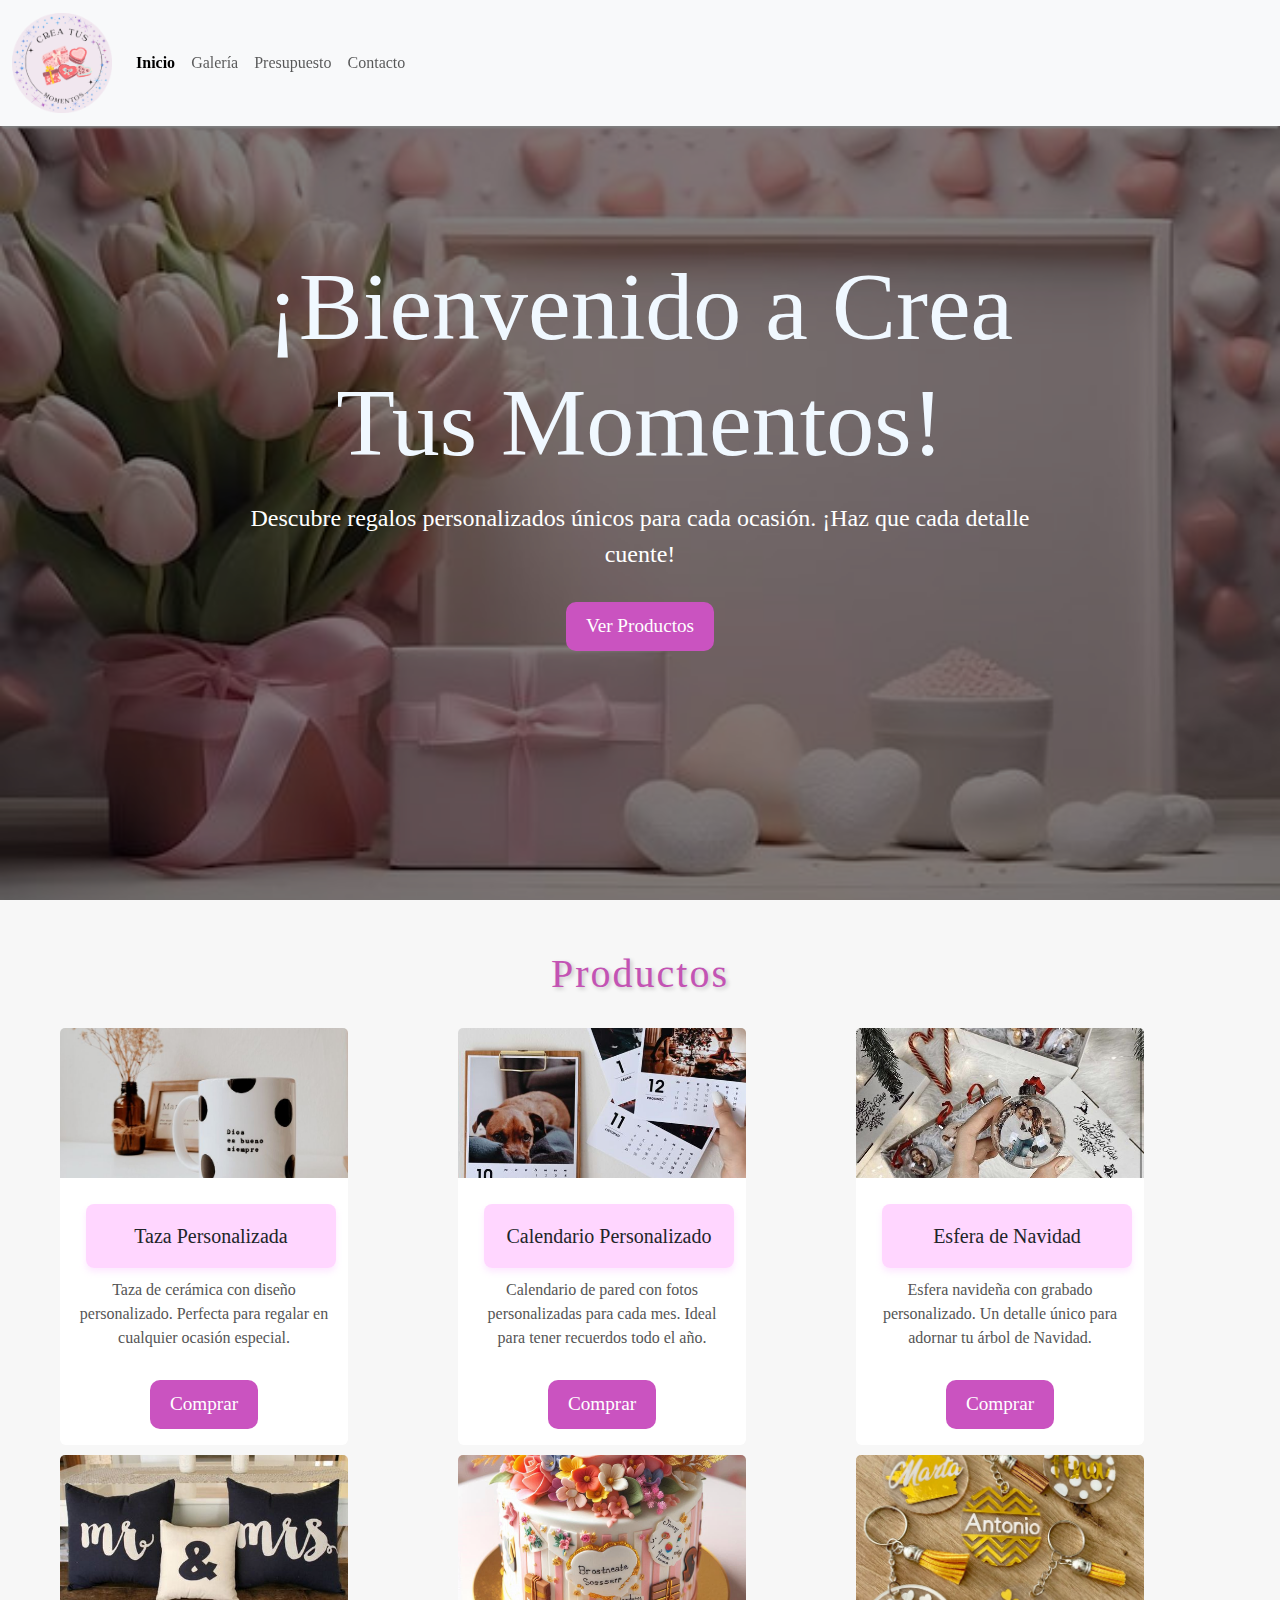
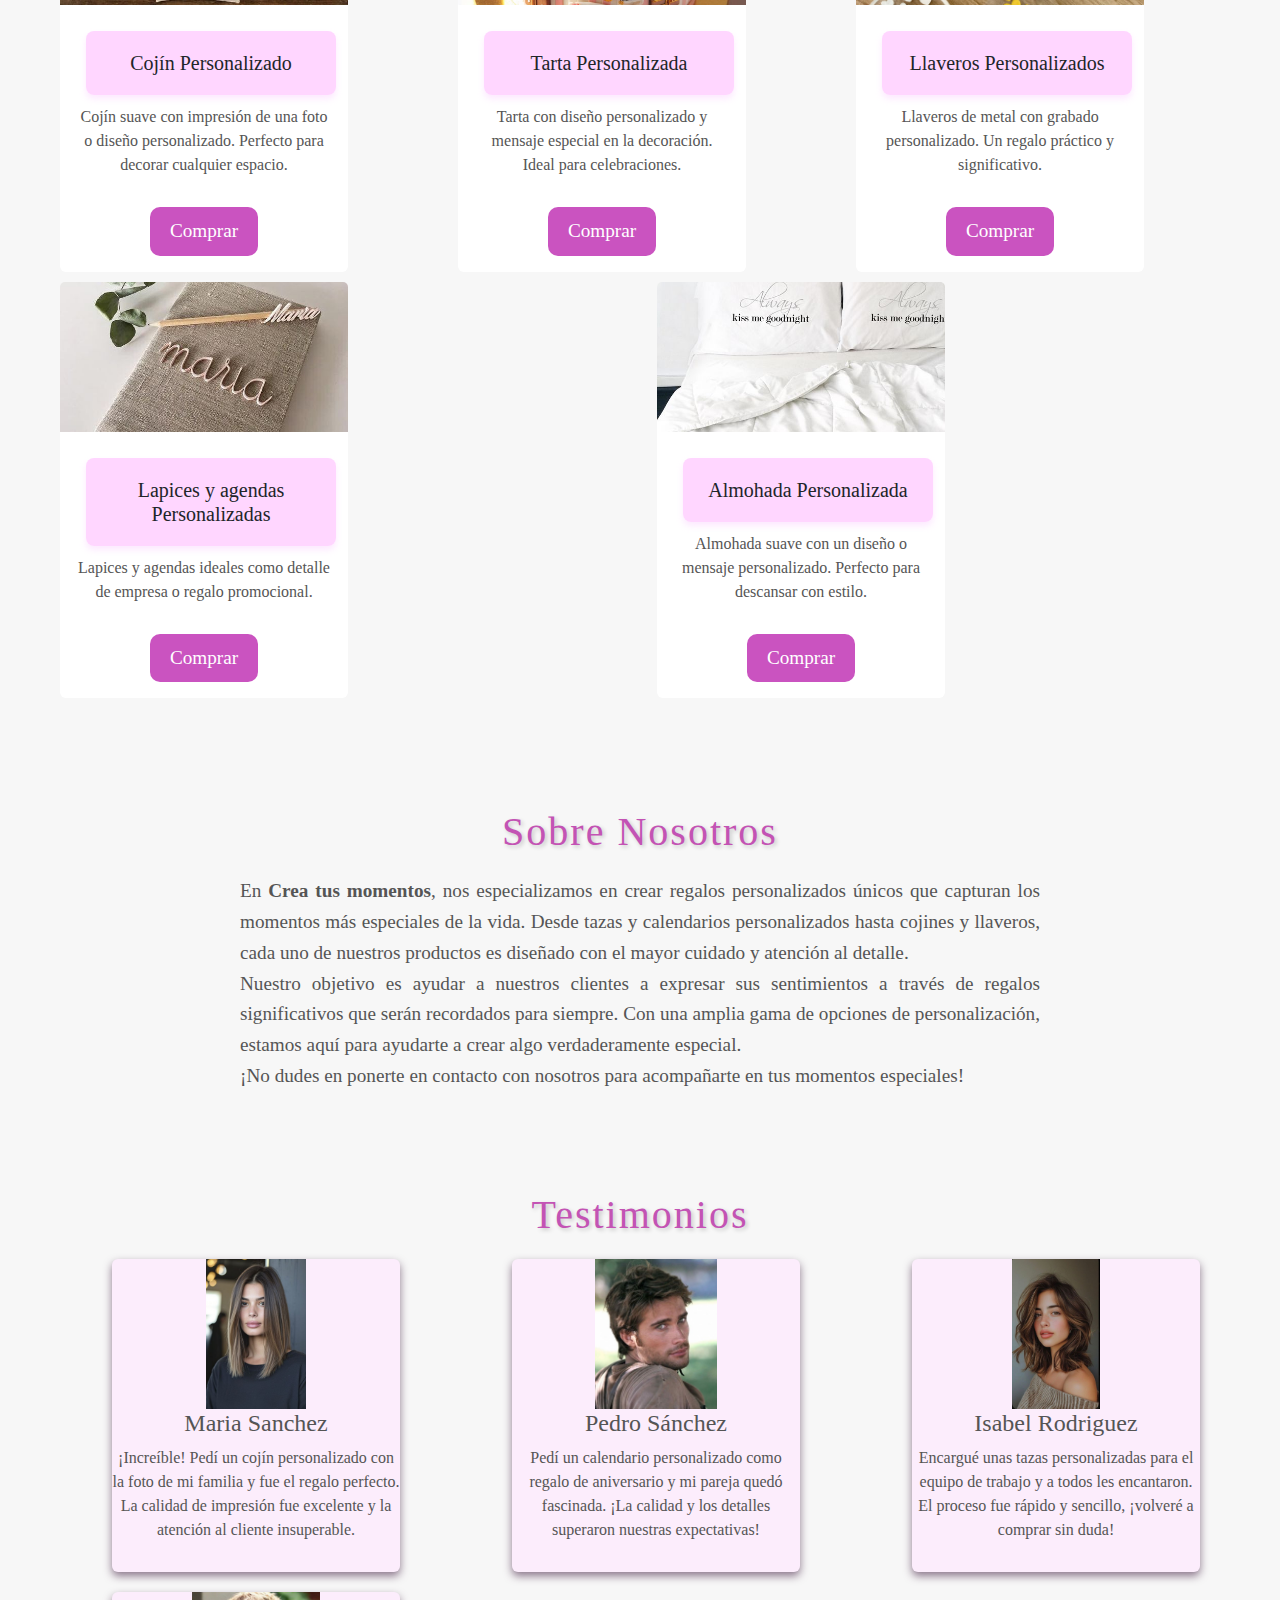
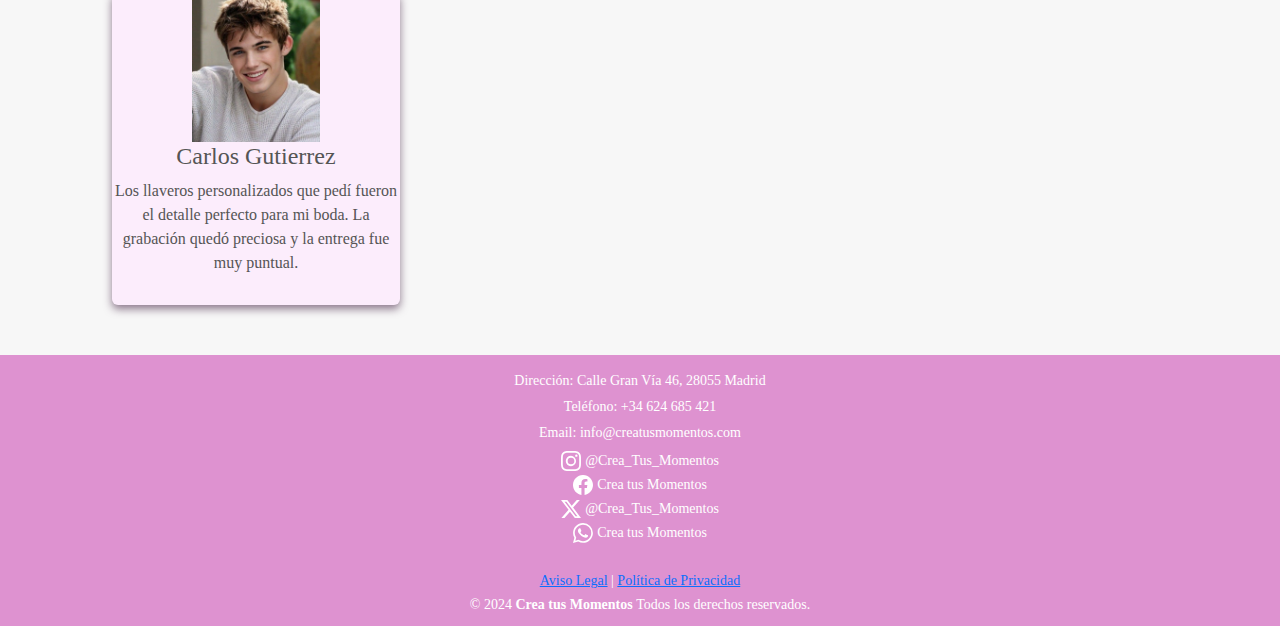
==== index.html @ 2897a94c "commit inicial" ====
<!DOCTYPE html>
   <html lang="en">
    <head>
        <meta charset="UTF-8">
        <meta name="viewport" content="width=device-width, initial-scale=1.0">
        <title>Crea tus momentos</title>
        <link href="https://cdn.jsdelivr.net/npm/bootstrap@5.3.3/dist/css/bootstrap.min.css" rel="stylesheet"
        integrity="sha384-QWTKZyjpPEjISv5WaRU9OFeRpok6YctnYmDr5pNlyT2bRjXh0JMhjY6hW+ALEwIH" crossorigin="anonymous">
        <link rel="stylesheet" href="public/css/estilos.css">
    </head>
    <body>
        
        <!--El siguiente div define un contenedor preparado para albergar una barra de navegación, 
        esté div puede ser manipulado a través de Javascript-->
        <div id="navbar" class="nav">
        </div>

        <!--Primera seccion-->
        <div class="banner">
            <div class="overlay"></div>
            <div class="content">
                <h1>¡Bienvenido a Crea Tus Momentos!</h1>
                <p>Descubre regalos personalizados únicos para cada ocasión. ¡Haz que cada detalle cuente!</p>
                <a href="#productos" class="btn">Ver Productos</a>
            </div>
        </div>

        <!--Seccion dedicada a la presentación de los productos que se venden en la pagina web-->
        <section id="productos" class="sectionPadding">
            <h2 class="text-center">Productos</h2>
            <div>
                <div class="Contenedor">
                    <div class="row" id="noticiasContainer">
                    </div>
                </div>
            </div>
        </section>

        <!--Seccion Sobre nosotros-->
        <section id="about-us">
            <h2 class="text-center">Sobre Nosotros</h2>
            <p>
                En <strong>Crea tus momentos</strong>, nos especializamos en crear regalos personalizados únicos que
                capturan los momentos más especiales de la vida. Desde tazas y calendarios personalizados hasta cojines y
                llaveros, cada uno de nuestros productos es diseñado con el mayor cuidado y atención al detalle.
            </p>
            <p>
                Nuestro objetivo es ayudar a nuestros clientes a expresar sus sentimientos a través de regalos
                significativos que serán recordados para siempre. Con una amplia gama de opciones de personalización,
                estamos aquí para ayudarte a crear algo verdaderamente especial.
                <br>
                ¡No dudes en ponerte en contacto con nosotros para acompañarte en tus momentos especiales!
                <br>
            </p>
        </section>

        <!--Seccion de Testimonios-->
        <section id="clientes" class="sectionPadding">
            <h3 class="text-center">Testimonios</h3>
            <div>
                <div class="Contenedor">
                    <div class="row" id="testimoniosContainer">
                    </div>
                </div>
            </div>
        </section>

        <!---Se define un div que alberga el footer, es manipulado a través de un archivo de Javascript-->
        <div id="footer"></div>

        <!--Se agregan los enlaces de Bootstrap y Javascript necesarios para llamar a las funcionalidades de la pagina-->
        <script src="https://cdn.jsdelivr.net/npm/bootstrap@5.3.3/dist/js/bootstrap.bundle.min.js"
        integrity="sha384-YvpcrYf0tY3lHB60NNkmXc5s9fDVZLESaAA55NDzOxhy9GkcIdslK1eN7N6jIeHz"
        crossorigin="anonymous"></script>
        <script src="public/javascript/utils.js"> </script>
        <script src="public/javascript/navbarUtil.js"> </script>
        <script src="public/javascript/footer.js"></script>
    </body>
</html>
---- public/css/estilos.css ----
body, html {
    margin: 0;
    padding: 0;
    font-family: 'Times New Roman', Times, serif;
    height: 100%;
    background-color: #f7f7f7;
}

.banner {
    background-image: url(../imagenes/portada3.jpg); 
    background-size: cover;
    background-position: center;
    height: 100vh;
    display: flex;
    justify-content: center;
    align-items: center;
    color: white;
    text-align: center;
    position: relative;
    z-index: 1;
}

.overlay {
    position: absolute;
    top: 0;
    left: 0;
    right: 0;
    bottom: 0;
    background-color: rgba(0, 0, 0, 0.5);
}

.content {
    position: relative;
    z-index: 2;
    max-width: 800px;
}

h1 {
    font-family:'Times New Roman', Times, serif;
    font-size: 6em;
    margin-bottom: 20px;
    color:aliceblue;
}

p {
    font-size: 1.5em;
    margin-bottom: 30px;
}

.btn {
    padding: 15px 30px;
    font-size: 1.2em;
    color: white;
    background-color: #ca53c0;
    border: none;
    border-radius: 5px;
    text-decoration: none;
    cursor: pointer;
    transition: background-color 0.3s;
    text-align: center;
    border-radius: 10px; /* Redondear bordes */
    padding: 10px 20px; /* Ajustar padding */
    font-size: 1.2rem; /* Ajustar tamaño de texto */
}

.btn-secondary {
    background-color: #63144b;
    border: none;
    border-radius: 5px;
    text-decoration: none;
    cursor: pointer;
    transition: background-color 0.3s;
    text-align: center;
}

.btn:hover {
    background-color: #a23e93;
}

/*Estilos para el navbar*/

.navbar-fixed {
    position: fixed;
    top: 0;
    width: 100%;
    z-index: 1000; /* Para que la barra esté por encima de otros elementos */
    box-shadow: 0px 4px 2px -2px gray; /* Añadir una sombra para hacerla destacada */
}

.nav-link.active {
    font-weight: bold;
}


/*Estilos para los titulos*/

.text-center {
    color: #c353b4; /* Color rosa */
    font-size: 2.5rem; /* Tamaño de fuente grande */
    font-family:'Times New Roman', Times, serif;
    letter-spacing: 2px; /* Espaciado entre letras */
    margin-bottom: 20px; /* Espacio debajo del título */
    text-shadow: 2px 2px 4px rgba(0, 0, 0, 0.2); /* Sombra suave del texto */
}

/*Estilos para los Productos*/

#noticiasContainer {
    display: flex;
    flex-wrap: wrap;
    gap: 10px; /* Ajusta el espacio entre las imágenes */
    margin-top: 10px;
    border-radius: 50px;
    padding: 10px; /* Puedes combinar todos los paddings en una sola línea */
    text-align: center;
}

.card-tittle {
    background-color: hsla(300, 100%, 91%, 0.887);
    padding: 20px;
    margin: 10px;
    border-radius: 8px;
    width: 250px;
    text-align: center;
    box-shadow: 0px 4px 6px rgba(250, 194, 255, 0.367);
    justify-content: center;
    text-align: center;
    margin: 0 - 10px;
}

.card-img-top {
    justify-content: center;
    height: 150px; /* Establece una altura fija para las imágenes */
    object-fit: cover; /* Asegura que la imagen mantenga proporción dentro del contenedor */
}

.card-text {
    font-size: 1rem;
    color: #555;
}

/* Estilos básicos para la sección "About Us" */
#about-us {
    background-color: #f7f7f7;
    padding: 50px 20px;
    text-align: justify;
}

#about-us h2 {
    font-size: 2.5rem;
    text-align: center;
    margin-bottom: 20px;
}

#about-us p {
    font-size: 1.2rem;
    color: #555;
    line-height: 1.6;
    max-width: 800px;
    margin: 0 auto;
}

/*Estilos de los Testimonios*/

#testimoniosContainer {
    display: flex;
    justify-content: center; /* Alinea las imágenes al centro */
    gap: 20px; /* Espacio entre las imágenes */
    width: 100%; /* El ancho del contenedor ocupa el 100% */
    height: auto; /* Elimina la altura fija */
    margin-left: 50px;
}

.custom-card {
    justify-content: center;
    align-items: center;
    background-color: #fcedfc; /* Cambia el color de fondo de la tarjeta */
    box-shadow: 0 4px 8px rgba(82, 50, 81, 0.652); /* Sombra para las tarjetas */
}

.custom-img {
    justify-content: center;
    height: 150px; /* Establece una altura fija para las imágenes */
    object-fit: cover; /* Asegura que la imagen mantenga proporción dentro del contenedor */
}

.custom-card-body {
    margin-left: 10;
    justify-items: center;
}

.custom-title {
    text-align: center;
    font-size: 1.5rem; /* Ajusta el tamaño de la fuente */
    color: #555; /* Color del título */
}

.custom-text {
    text-align: center;
    font-size: 1rem; /* Tamaño de la fuente del texto */
    color:#555; /* Color del texto */
}

.sectionPadding {
    padding: 50px;
}

/*Estilos para las imagenes de la pagina de Galeria*/

.galeria-img {

    box-shadow: 0 4px 8px rgba(0, 0, 0, 0.1); /* Sombra ligera */
    width: 286px; /* Establece un ancho fijo */
    height: 300px; /* Establece una altura fija */
    object-fit: cover; /* Ajusta la imagen para que se recorte y se ajuste bien dentro de su contenedor */
}

/*Estilos para la clase card*/

.card {
    border: none;
}

/*Estilos para el presupuesto*/

.error {
    color: red;
    font-size: 12px;
}

.espacioEntreElementosDelPresupuesto {
    margin-bottom: 35px;
}

.presupuestoFinal {
    border: none;
}

.presupuestoFinal:focus {
    outline: none;
}

/*Estilos para el mapa*/

.estilosCalcularRuta {
    padding-top: 20px;
}

/*Estilos para el Footer*/
.footer {
    background-color:rgb(222, 146, 208);
    color: white;
    text-align: center;
    padding: 20px;
}

.social-link {
    text-decoration: none;
    color: inherit; /* Para que mantenga el color de la pagina*/
}

.social-link:hover {
    text-decoration: underline; /* Solo subrayar cuando el cursor pase encima */
}
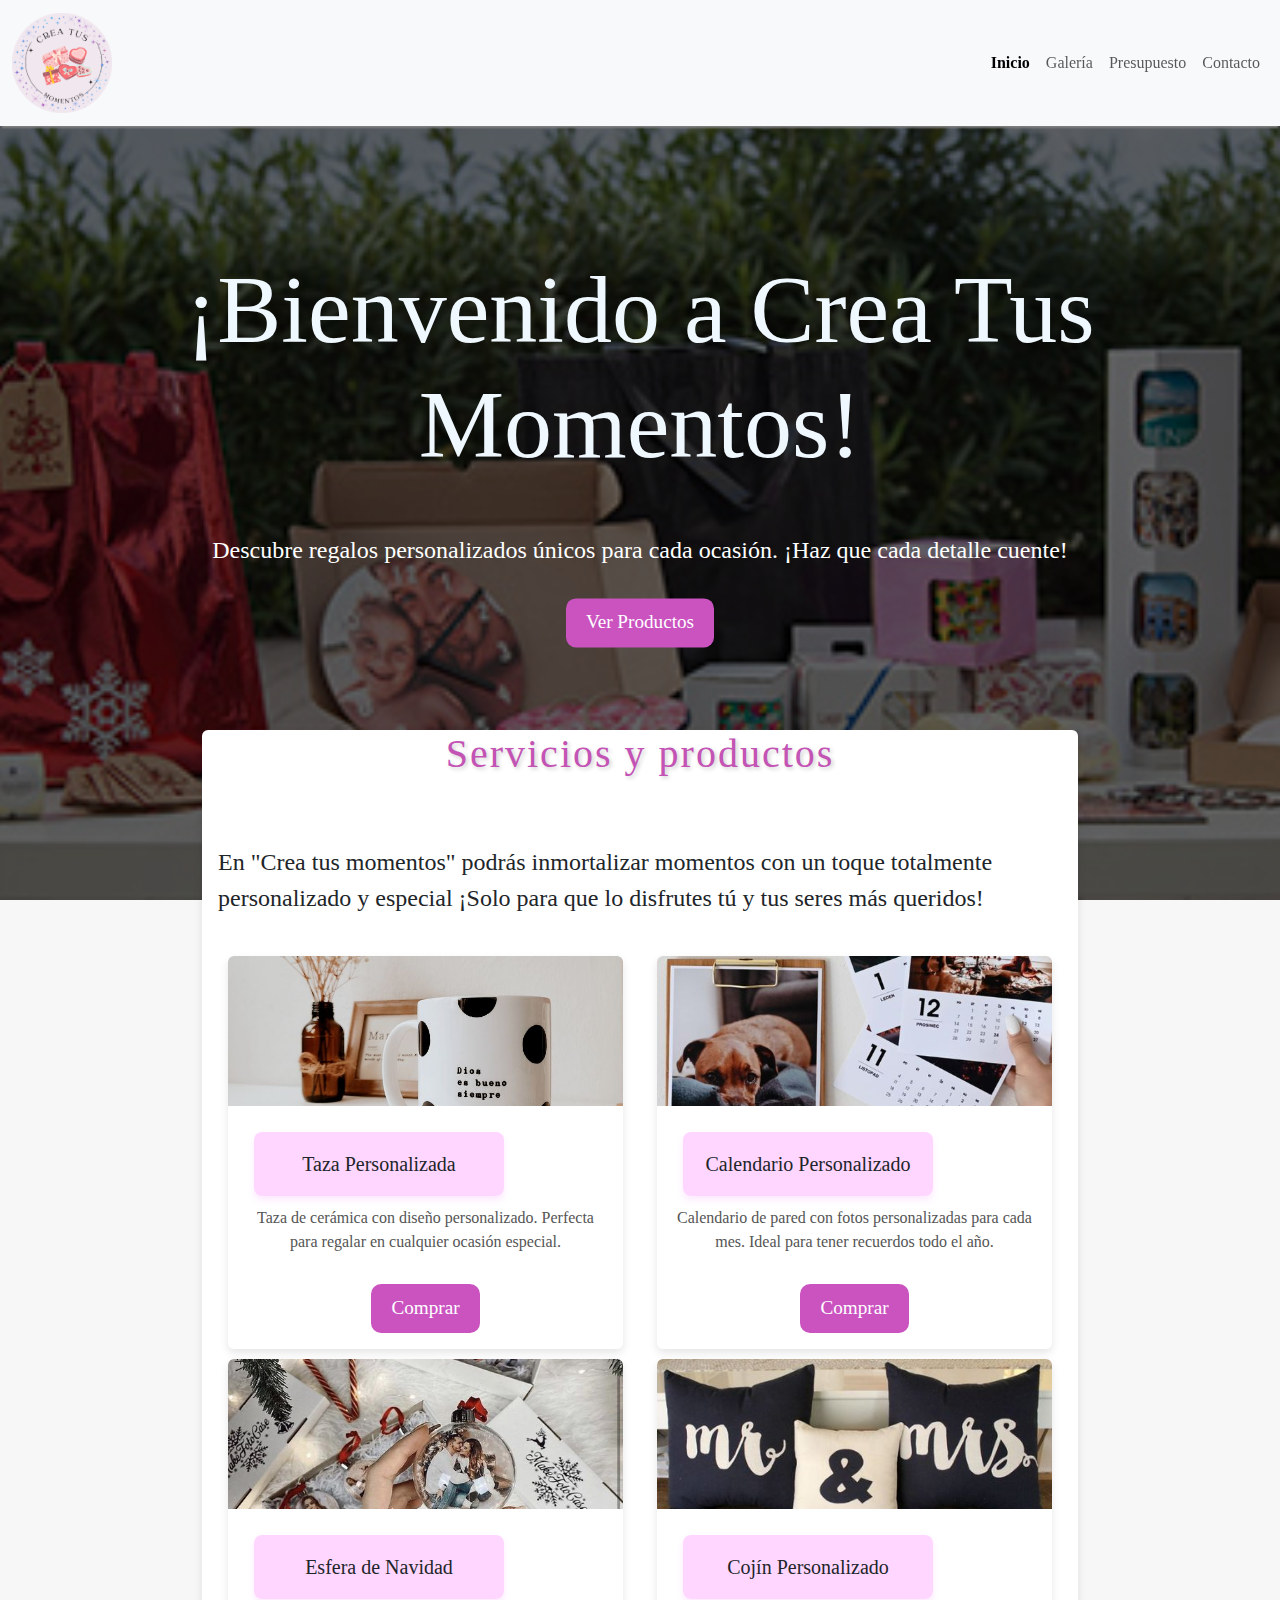
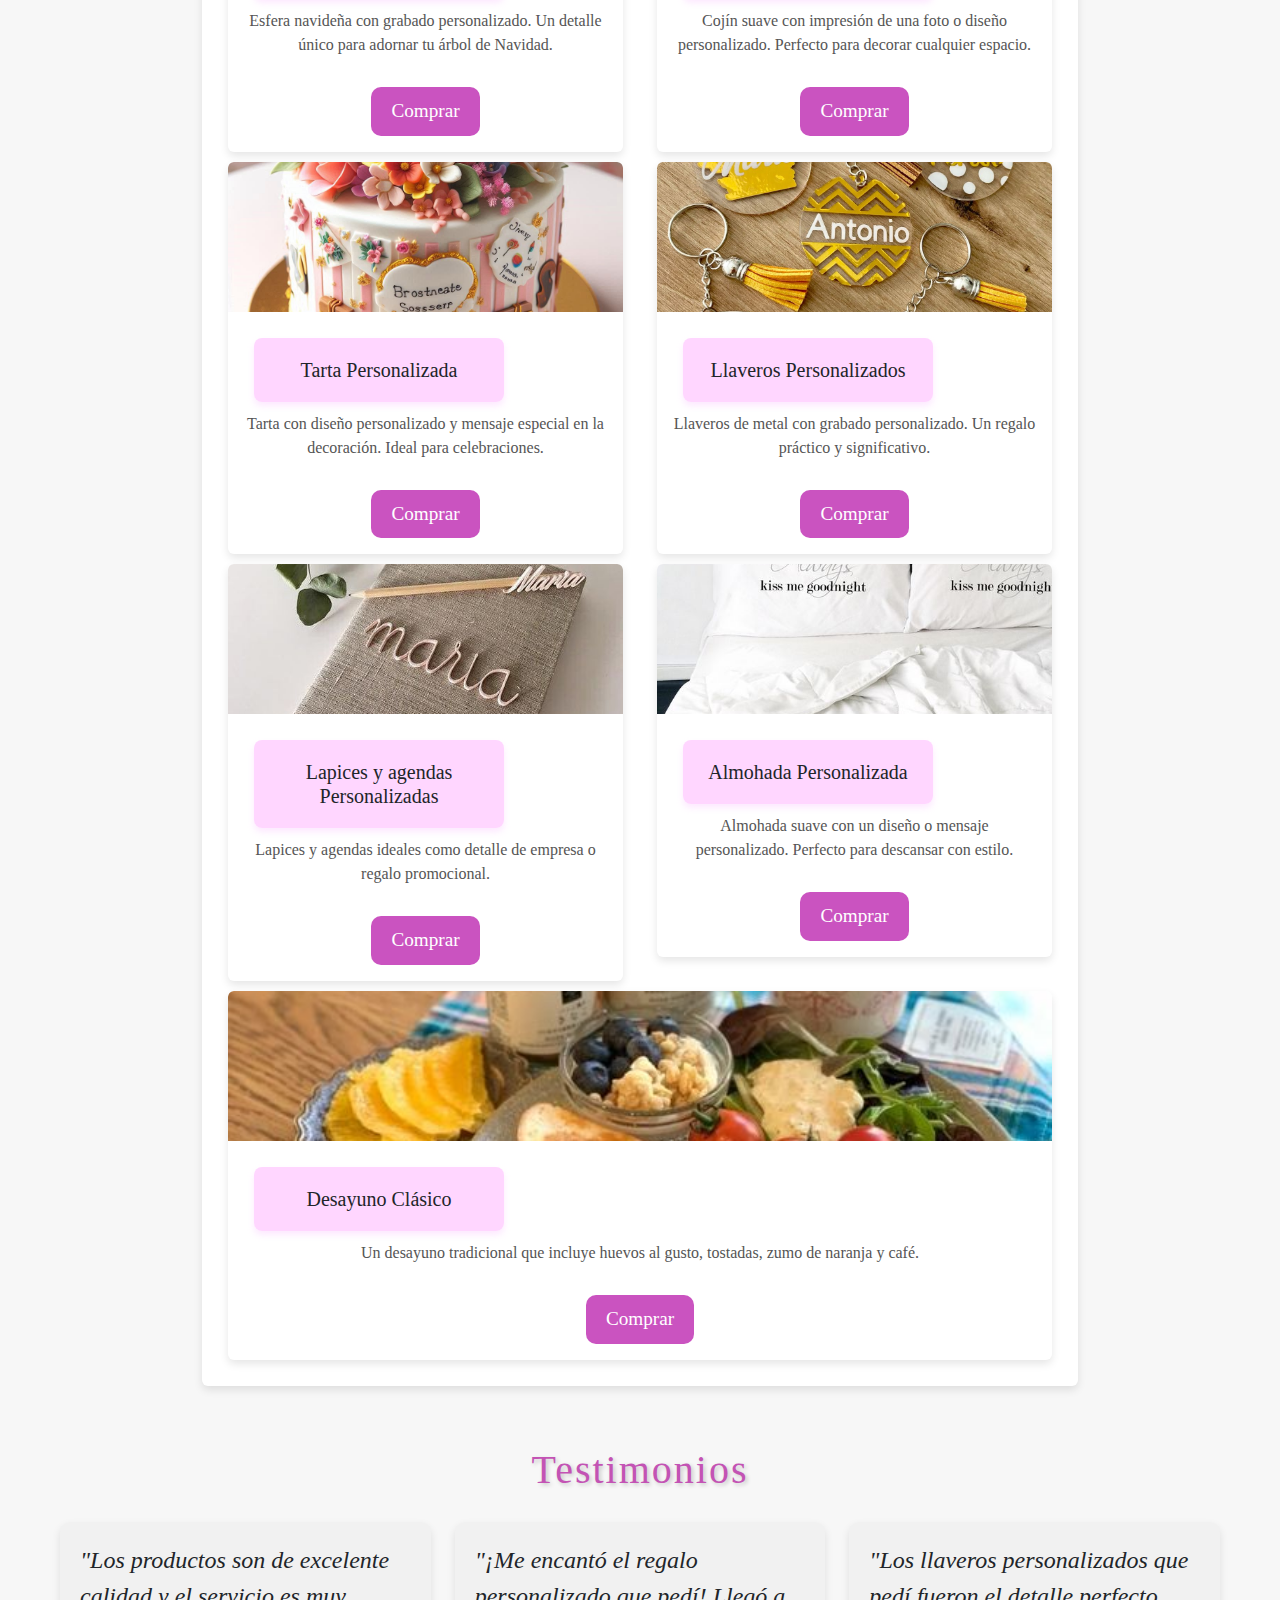
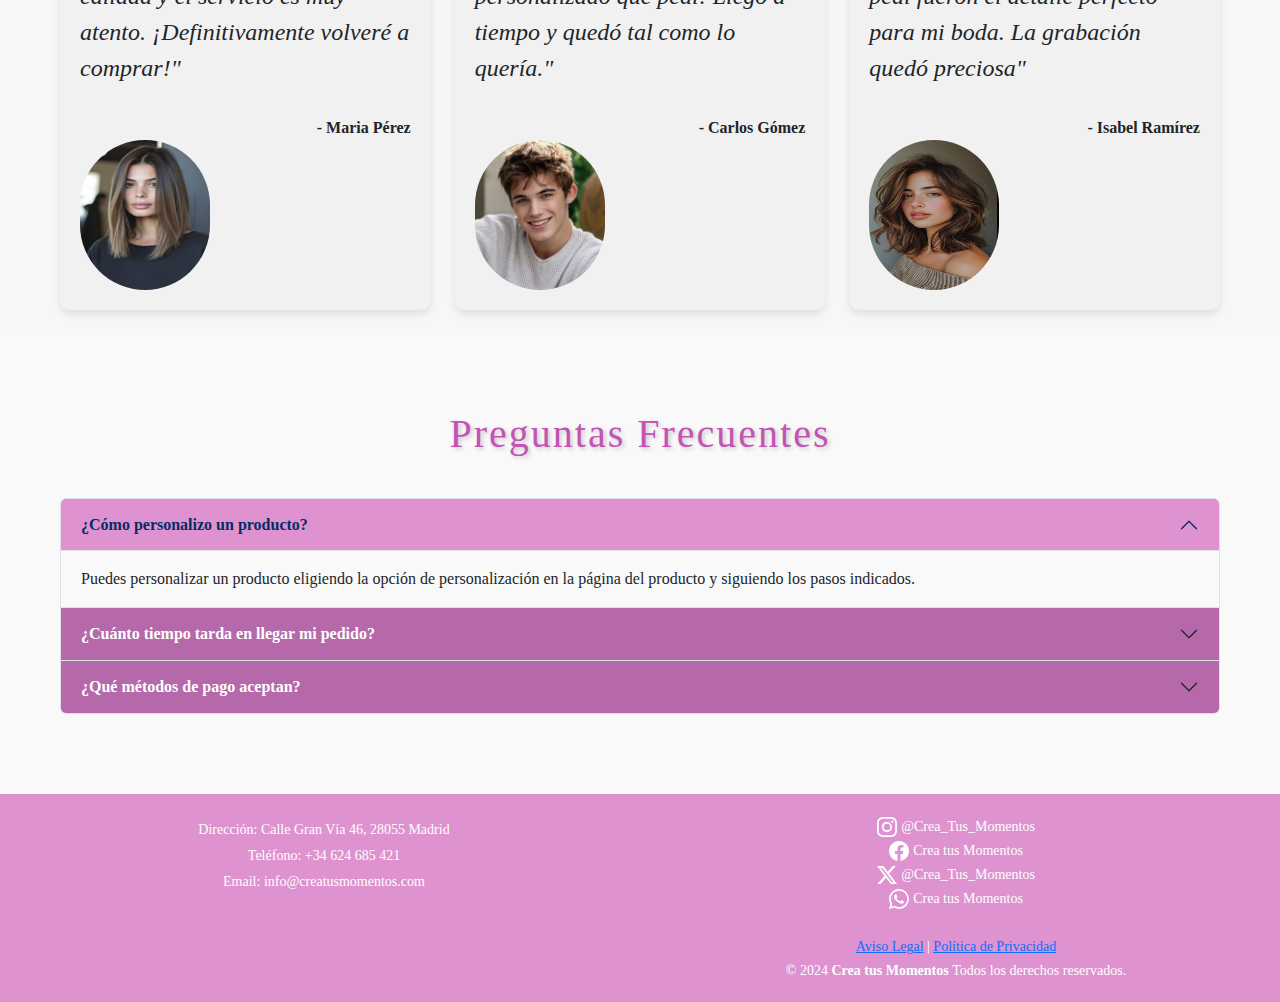
==== commit 8a41a24b: "Actualizacion del proyecto" ====
--- a/index.html
+++ b/index.html
@@ -1,80 +1,139 @@
-   <!DOCTYPE html>
-   <html lang="en">
+<!DOCTYPE html>
+<html lang="en">
     <head>
         <meta charset="UTF-8">
         <meta name="viewport" content="width=device-width, initial-scale=1.0">
         <title>Crea tus momentos</title>
-        <link href="https://cdn.jsdelivr.net/npm/bootstrap@5.3.3/dist/css/bootstrap.min.css" rel="stylesheet"
-        integrity="sha384-QWTKZyjpPEjISv5WaRU9OFeRpok6YctnYmDr5pNlyT2bRjXh0JMhjY6hW+ALEwIH" crossorigin="anonymous">
+        <link href="https://cdn.jsdelivr.net/npm/bootstrap@5.3.3/dist/css/bootstrap.min.css" rel="stylesheet" integrity="sha384-QWTKZyjpPEjISv5WaRU9OFeRpok6YctnYmDr5pNlyT2bRjXh0JMhjY6hW+ALEwIH" crossorigin="anonymous">
         <link rel="stylesheet" href="public/css/estilos.css">
     </head>
     <body>
         
         <!--El siguiente div define un contenedor preparado para albergar una barra de navegación, 
         esté div puede ser manipulado a través de Javascript-->
-        <div id="navbar" class="nav">
-        </div>
 
+        <div id="navbar" class="nav"></div>
+        
         <!--Primera seccion-->
+        
         <div class="banner">
             <div class="overlay"></div>
             <div class="content">
                 <h1>¡Bienvenido a Crea Tus Momentos!</h1>
                 <p>Descubre regalos personalizados únicos para cada ocasión. ¡Haz que cada detalle cuente!</p>
-                <a href="#productos" class="btn">Ver Productos</a>
+                <a href="#productosContainer" class="btn btn-primary">Ver Productos</a>
             </div>
         </div>
-
-        <!--Seccion dedicada a la presentación de los productos que se venden en la pagina web-->
-        <section id="productos" class="sectionPadding">
-            <h2 class="text-center">Productos</h2>
+        
+        <div class="productos-overbanner">
+            <div class="card">
+                <h1 class="text-center">Servicios y productos</h1>
+                <div class="card-body">
+                    <p>En "Crea tus momentos" podrás inmortalizar momentos con un toque totalmente personalizado y especial ¡Solo para que lo disfrutes tú y tus seres  más queridos! </p>
+                    <div class="row" id="productosContainer"></div>
+                </div>
+            </div>
+        </div>
+        
+        <!--Seccion de Testimonios-->
+        
+        <section>
+            <h3 class="text-center" id="espacio">Testimonios</h3>
             <div>
-                <div class="Contenedor">
-                    <div class="row" id="noticiasContainer">
+                <div class="container">
+                    <div class="row">
+                        <div class="col-md-4">
+                            <div class="testimonial">
+                                <p>"Los productos son de excelente calidad y el servicio es muy atento. ¡Definitivamente
+                                volveré a comprar!"</p>
+                                <div class="author">- Maria Pérez</div>
+                                <img src="public/imagenes/maria.jpg" class="testimonio"  alt="">
+                            </div>
+                        </div>
+                        <div class="col-md-4">
+                            <div class="testimonial">
+                                <p>"¡Me encantó el regalo personalizado que pedí! Llegó a tiempo y quedó tal como lo
+                                quería."</p>
+                                <div class="author">- Carlos Gómez</div>
+                                <img src="public/imagenes/carlos.jpg" class="testimonio" alt="">
+                            </div>
+                        </div>
+                        <div class="col-md-4">
+                            <div class="testimonial">
+                                <p>"Los llaveros personalizados que pedí fueron el detalle perfecto para mi boda. 
+                                La grabación quedó preciosa"</p>
+                                <div class="author">- Isabel Ramírez</div>
+                                <img src="public/imagenes/isabel.jpg" class="testimonio"  alt="">
+                            </div>
+                        </div>
                     </div>
                 </div>
             </div>
         </section>
-
-        <!--Seccion Sobre nosotros-->
-        <section id="about-us">
-            <h2 class="text-center">Sobre Nosotros</h2>
-            <p>
-                En <strong>Crea tus momentos</strong>, nos especializamos en crear regalos personalizados únicos que
-                capturan los momentos más especiales de la vida. Desde tazas y calendarios personalizados hasta cojines y
-                llaveros, cada uno de nuestros productos es diseñado con el mayor cuidado y atención al detalle.
-            </p>
-            <p>
-                Nuestro objetivo es ayudar a nuestros clientes a expresar sus sentimientos a través de regalos
-                significativos que serán recordados para siempre. Con una amplia gama de opciones de personalización,
-                estamos aquí para ayudarte a crear algo verdaderamente especial.
-                <br>
-                ¡No dudes en ponerte en contacto con nosotros para acompañarte en tus momentos especiales!
-                <br>
-            </p>
-        </section>
-
-        <!--Seccion de Testimonios-->
-        <section id="clientes" class="sectionPadding">
-            <h3 class="text-center">Testimonios</h3>
-            <div>
-                <div class="Contenedor">
-                    <div class="row" id="testimoniosContainer">
+        
+        <!-- Sección de preguntas frecuentes -->
+        <section class="faq-section">
+            <div class="container">
+                <h3 class="text-center">Preguntas Frecuentes</h3>
+                <div class="accordion" id="accordionFaq">
+                    
+                    <!-- Primera Pregunta -->
+                     <div class="accordion-item">
+                        <h2 class="accordion-header" id="headingOne">
+                            <button class="accordion-button" type="button" data-bs-toggle="collapse" data-bs-target="#collapseOne" aria-expanded="true" aria-controls="collapseOne">
+                                ¿Cómo personalizo un producto?
+                            </button>
+                        </h2>
+                        <div id="collapseOne" class="accordion-collapse collapse show" aria-labelledby="headingOne" data-bs-parent="#accordionFaq">
+                            <div class="accordion-body">
+                                Puedes personalizar un producto eligiendo la opción de personalización en la página del producto y siguiendo los pasos indicados.
+                            </div>
+                        </div>
+                    </div>
+                    <!-- Segunda Pregunta -->
+                     <div class="accordion-item">
+                        <h2 class="accordion-header" id="headingTwo">
+                            <button class="accordion-button collapsed" type="button" data-bs-toggle="collapse" data-bs-target="#collapseTwo" aria-expanded="false" aria-controls="collapseTwo">
+                                ¿Cuánto tiempo tarda en llegar mi pedido?
+                            </button>
+                        </h2>
+                        <div id="collapseTwo" class="accordion-collapse collapse" aria-labelledby="headingTwo" data-bs-parent="#accordionFaq">
+                            <div class="accordion-body">
+                                El tiempo de entrega varía entre 5 a 7 días hábiles, dependiendo de tu ubicación.
+                            </div>
+                        </div>
+                    </div>
+                    
+                    <!-- Tercera Pregunta -->
+                     <div class="accordion-item">
+                        <h2 class="accordion-header" id="headingThree">
+                            <button class="accordion-button collapsed" type="button" data-bs-toggle="collapse" data-bs-target="#collapseThree" aria-expanded="false" aria-controls="collapseThree">
+                                ¿Qué métodos de pago aceptan?
+                            </button>
+                        </h2>
+                        <div id="collapseThree" class="accordion-collapse collapse" aria-labelledby="headingThree" data-bs-parent="#accordionFaq">
+                            <div class="accordion-body">
+                                Aceptamos pagos con tarjetas de crédito, débito y PayPal.
+                            </div>
+                        </div>
                     </div>
                 </div>
             </div>
         </section>
-
+        
         <!---Se define un div que alberga el footer, es manipulado a través de un archivo de Javascript-->
+        
         <div id="footer"></div>
-
+        
         <!--Se agregan los enlaces de Bootstrap y Javascript necesarios para llamar a las funcionalidades de la pagina-->
+        
         <script src="https://cdn.jsdelivr.net/npm/bootstrap@5.3.3/dist/js/bootstrap.bundle.min.js"
         integrity="sha384-YvpcrYf0tY3lHB60NNkmXc5s9fDVZLESaAA55NDzOxhy9GkcIdslK1eN7N6jIeHz"
         crossorigin="anonymous"></script>
-        <script src="public/javascript/utils.js"> </script>
+        <script src="public/javascript/productos.js"> </script>
         <script src="public/javascript/navbarUtil.js"> </script>
         <script src="public/javascript/footer.js"></script>
+        <script src="public/javascript/banner.js"></script>
     </body>
 </html>
 
--- a/public/css/estilos.css
+++ b/public/css/estilos.css
@@ -1,264 +1,369 @@
-body, html {
-    margin: 0;
-    padding: 0;
-    font-family: 'Times New Roman', Times, serif;
-    height: 100%;
-    background-color: #f7f7f7;
-}
-
-.banner {
-    background-image: url(../imagenes/portada3.jpg); 
-    background-size: cover;
-    background-position: center;
-    height: 100vh;
-    display: flex;
-    justify-content: center;
-    align-items: center;
-    color: white;
-    text-align: center;
-    position: relative;
-    z-index: 1;
-}
-
-.overlay {
+    body, html {
+        font-family: 'Times New Roman', Times, serif;
+        background-color: #f7f7f7;
+        margin: 0;
+        padding: 0;
+    }
+
+    .container {
+        max-width: 1200px;
+        margin: 0 auto;
+        padding: 20px;
+    }
+
+
+    /* Estilos del banner */
+    .banner {
+        position: relative;
+        height: 100vh;
+        background: url('../imagenes/portada.jpg') no-repeat center center/cover;
+        }
+
+    .banner .overlay {
     position: absolute;
     top: 0;
     left: 0;
-    right: 0;
-    bottom: 0;
-    background-color: rgba(0, 0, 0, 0.5);
-}
-
-.content {
-    position: relative;
-    z-index: 2;
-    max-width: 800px;
-}
-
-h1 {
-    font-family:'Times New Roman', Times, serif;
-    font-size: 6em;
-    margin-bottom: 20px;
-    color:aliceblue;
-}
-
-p {
-    font-size: 1.5em;
-    margin-bottom: 30px;
-}
-
-.btn {
-    padding: 15px 30px;
-    font-size: 1.2em;
-    color: white;
-    background-color: #ca53c0;
-    border: none;
-    border-radius: 5px;
-    text-decoration: none;
-    cursor: pointer;
-    transition: background-color 0.3s;
-    text-align: center;
-    border-radius: 10px; /* Redondear bordes */
-    padding: 10px 20px; /* Ajustar padding */
-    font-size: 1.2rem; /* Ajustar tamaño de texto */
-}
-
-.btn-secondary {
-    background-color: #63144b;
-    border: none;
-    border-radius: 5px;
-    text-decoration: none;
-    cursor: pointer;
-    transition: background-color 0.3s;
-    text-align: center;
-}
-
-.btn:hover {
-    background-color: #a23e93;
-}
-
-/*Estilos para el navbar*/
-
-.navbar-fixed {
-    position: fixed;
-    top: 0;
     width: 100%;
-    z-index: 1000; /* Para que la barra esté por encima de otros elementos */
-    box-shadow: 0px 4px 2px -2px gray; /* Añadir una sombra para hacerla destacada */
-}
-
-.nav-link.active {
-    font-weight: bold;
-}
-
-
-/*Estilos para los titulos*/
-
-.text-center {
-    color: #c353b4; /* Color rosa */
-    font-size: 2.5rem; /* Tamaño de fuente grande */
-    font-family:'Times New Roman', Times, serif;
-    letter-spacing: 2px; /* Espaciado entre letras */
-    margin-bottom: 20px; /* Espacio debajo del título */
-    text-shadow: 2px 2px 4px rgba(0, 0, 0, 0.2); /* Sombra suave del texto */
-}
-
-/*Estilos para los Productos*/
-
-#noticiasContainer {
-    display: flex;
-    flex-wrap: wrap;
-    gap: 10px; /* Ajusta el espacio entre las imágenes */
-    margin-top: 10px;
-    border-radius: 50px;
-    padding: 10px; /* Puedes combinar todos los paddings en una sola línea */
-    text-align: center;
-}
-
-.card-tittle {
-    background-color: hsla(300, 100%, 91%, 0.887);
-    padding: 20px;
-    margin: 10px;
-    border-radius: 8px;
-    width: 250px;
-    text-align: center;
-    box-shadow: 0px 4px 6px rgba(250, 194, 255, 0.367);
+    height: 100%;
+    background: rgba(0, 0, 0, 0.6);
+    transition: background 0.5s ease;
+
+    }
+
+    .banner .content {
+        position: relative;
+        z-index: 1;
+        text-align: center;
+        top: 50%;
+        transform: translateY(-50%);
+        color: white;
+    }
+
+    /* Estilo de transparencia al hacer scroll */
+    .transparent {
+        background: rgba(0, 0, 0, 0.3) !important;
+    }
+
+    /* Caja central de productos */
+    #producto .Contenedor {
+        max-width: 900px;
+        margin: 0 auto;
+    }
+    .card {
+        background-color: white;
+        box-shadow: 0 4px 8px rgba(0, 0, 0, 0.1);
+        border: none;
+        overflow: hidden;
+        transition: transform 0.3 ease;
+        margin: auto;
+    }
+
+    .productos-overbanner {
+        max-width: 1200px;
+        margin-top: -300px;
+        margin-left: 18%;
+        padding: 20px;
+    }
+
+    /* Media queries para pantallas más pequeñas */
+    @media screen and (max-width: 768px) {
+        .productos-overbanner {
+            max-width: 100%; /* Ajustar el ancho máximo */
+            margin-top: -150px; /* Ajustar el margen superior */
+            margin-left: 0; /* Eliminar margen izquierdo */
+            padding: 10px; /* Ajustar el padding */
+        }
+    }
+    @media screen and (max-width: 480px) {
+        .productos-overbanner {
+            margin-top: -100px; /* Ajustar aún más el margen superior */
+            padding: 5px; /* Reducir el padding */
+        }
+    }
+    /* Media query para pantallas entre 769 y 1770 */
+    @media screen and (min-width: 769px) and (max-width: 1770px) {
+        .productos-overbanner {
+            max-width: 70%; /* Ajustar el ancho máximo */
+            margin-top: -180px; /* Ajustar el margen superior */
+            margin-left: 15%; /* Eliminar margen izquierdo */
+            padding: 10px; /* Ajustar el padding */
+        }
+    }
+
+    /* Estilos de la sección de preguntas frecuentes */
+
+    .faq-section {
+        padding: 60px 0;
+        background-color: #f9f9f9;
+    }
+
+    .faq-section h3 {
+        text-align: center;
+        margin-bottom: 40px;
+    }
+
+    .faq {
+        margin-bottom: 20px;
+    }
+
+    .faq .question {
+        font-weight: bold;
+    }
+
+    h1 {
+        font-family:'Times New Roman', Times, serif;
+        font-size: 6em;
+        margin-bottom: 50px;
+        color:aliceblue;
+    }
+
+    p {
+        font-size: 1.5em;
+        margin-bottom: 30px;
+    }
+
+    .btn {
+        padding: 15px 30px;
+        font-size: 1.2em;
+        color: white;
+        background-color: #ca53c0;
+        border: none;
+        border-radius: 5px;
+        text-decoration: none;
+        cursor: pointer;
+        transition: background-color 0.3s;
+        text-align: center;
+        border-radius: 10px; /* Redondear bordes */
+        padding: 10px 20px; /* Ajustar padding */
+        font-size: 1.2rem; /* Ajustar tamaño de texto */
+    }
+
+    .btn-secondary {
+        background-color: #63144b;
+        border: none;
+        border-radius: 5px;
+        text-decoration: none;
+        cursor: pointer;
+        transition: background-color 0.3s;
+        text-align: center;
+    }
+
+    .btn:hover {
+        background-color: #a23e93;
+    }
+
+    .accordion-button {
+        background-color:  #b569aa;
+        color: white;
+        font-weight: bold;
+    }
+
+    .accordion-button:not(.collapsed) {
+        background-color: rgb(222, 146, 208);
+    }
+
+    .accordion-body {
+        background-color: #f9f9f9;
+    }
+
+    /*Estilos para el navbar*/
+
+    .navbar-fixed {
+        position: fixed;
+        top: 0;
+        width: 100%;
+        z-index: 1000; /* Para que la barra esté por encima de otros elementos */
+        box-shadow: 0px 4px 2px -2px gray; /* Añadir una sombra para hacerla destacada */
+    }
+
+    .nav-link.active {
+        font-weight: bold;
+    }
+
+
+  /*Estilos para los titulos*/
+
+    .text-center {
+        color: #c353b4; /* Color rosa */
+        font-size: 2.5rem; /* Tamaño de fuente grande */
+        font-family:'Times New Roman', Times, serif;
+        letter-spacing: 2px; /* Espaciado entre letras */
+        text-shadow: 2px 2px 4px rgba(0, 0, 0, 0.2); /* Sombra suave del texto */
+    }
+
+    /*Estilos para los Productos*/
+
+    #productosContainer {
+        display: flex;
+        flex-wrap: wrap;
+        gap: 10px; /* Ajusta el espacio entre las imágenes */
+        margin-top: 10px;
+        border-radius: 50px;
+        padding: 10px; /* Puedes combinar todos los paddings en una sola línea */
+        text-align: center;
+    }
+
+    .card-header {
+        background-color:rgb(222, 146, 208);
+        color: #fff;
+        padding: 15px;
+        font-size: 1.25rem;
+        font-weight: bold;
+    }
+
+    .card-tittle {
+        background-color: hsla(300, 100%, 91%, 0.887);
+        padding: 20px;
+        margin: 10px;
+        border-radius: 8px;
+        width: 250px;
+        text-align: center;
+        box-shadow: 0px 4px 6px rgba(250, 194, 255, 0.367);
+        justify-content: center;
+        text-align: center;
+        margin: 0 - 10px;
+    }
+
+    .card-img-top {
+        justify-content: center;
+        height: 150px; /* Establece una altura fija para las imágenes */
+        object-fit: cover; /* Asegura que la imagen mantenga proporción dentro del contenedor */
+    }
+
+    .card-text {
+        font-size: 1rem;
+        color: #555;
+    }
+
+    /* Estilos básicos para la sección "About Us" */
+    #about-us {
+        background-color: #f7f7f7;
+        padding: 50px 20px;
+        text-align: justify;
+    }
+
+    #about-us h2 {
+        font-size: 2.5rem;
+        text-align: center;
+        margin-bottom: 20px;
+    }
+
+    #about-us p {
+        font-size: 1.2rem;
+        color: #555;
+        line-height: 1.6;
+        max-width: 800px;
+        margin: 0 auto;
+    }
+
+    /*Estilos de los Testimonios*/
+
+    .testimonial {
+        background-color: #f1f1f1;
+        padding: 20px;
+        border-radius: 10px;
+        box-shadow: 0 4px 8px rgba(0, 0, 0, 0.1);
+    }
+
+    .testimonial p {
+        font-style: italic;
+    }
+
+    .testimonial .author {
+        font-weight: bold;
+        text-align: right;
+    }
+
+    .testimonio {
+    width: 130px;
+    height: 150px;
     justify-content: center;
-    text-align: center;
-    margin: 0 - 10px;
-}
-
-.card-img-top {
-    justify-content: center;
-    height: 150px; /* Establece una altura fija para las imágenes */
-    object-fit: cover; /* Asegura que la imagen mantenga proporción dentro del contenedor */
-}
-
-.card-text {
-    font-size: 1rem;
-    color: #555;
-}
-
-/* Estilos básicos para la sección "About Us" */
-#about-us {
-    background-color: #f7f7f7;
-    padding: 50px 20px;
-    text-align: justify;
-}
-
-#about-us h2 {
-    font-size: 2.5rem;
-    text-align: center;
-    margin-bottom: 20px;
-}
-
-#about-us p {
-    font-size: 1.2rem;
-    color: #555;
-    line-height: 1.6;
-    max-width: 800px;
-    margin: 0 auto;
-}
-
-/*Estilos de los Testimonios*/
-
-#testimoniosContainer {
-    display: flex;
-    justify-content: center; /* Alinea las imágenes al centro */
-    gap: 20px; /* Espacio entre las imágenes */
-    width: 100%; /* El ancho del contenedor ocupa el 100% */
-    height: auto; /* Elimina la altura fija */
-    margin-left: 50px;
-}
-
-.custom-card {
-    justify-content: center;
-    align-items: center;
-    background-color: #fcedfc; /* Cambia el color de fondo de la tarjeta */
-    box-shadow: 0 4px 8px rgba(82, 50, 81, 0.652); /* Sombra para las tarjetas */
-}
-
-.custom-img {
-    justify-content: center;
-    height: 150px; /* Establece una altura fija para las imágenes */
-    object-fit: cover; /* Asegura que la imagen mantenga proporción dentro del contenedor */
-}
-
-.custom-card-body {
-    margin-left: 10;
-    justify-items: center;
-}
-
-.custom-title {
-    text-align: center;
-    font-size: 1.5rem; /* Ajusta el tamaño de la fuente */
-    color: #555; /* Color del título */
-}
-
-.custom-text {
-    text-align: center;
-    font-size: 1rem; /* Tamaño de la fuente del texto */
-    color:#555; /* Color del texto */
-}
-
-.sectionPadding {
-    padding: 50px;
-}
-
-/*Estilos para las imagenes de la pagina de Galeria*/
-
-.galeria-img {
-
-    box-shadow: 0 4px 8px rgba(0, 0, 0, 0.1); /* Sombra ligera */
-    width: 286px; /* Establece un ancho fijo */
-    height: 300px; /* Establece una altura fija */
-    object-fit: cover; /* Ajusta la imagen para que se recorte y se ajuste bien dentro de su contenedor */
-}
-
-/*Estilos para la clase card*/
-
-.card {
-    border: none;
-}
-
-/*Estilos para el presupuesto*/
-
-.error {
-    color: red;
-    font-size: 12px;
-}
-
-.espacioEntreElementosDelPresupuesto {
-    margin-bottom: 35px;
-}
-
-.presupuestoFinal {
-    border: none;
-}
-
-.presupuestoFinal:focus {
-    outline: none;
-}
-
-/*Estilos para el mapa*/
-
-.estilosCalcularRuta {
-    padding-top: 20px;
-}
-
-/*Estilos para el Footer*/
-.footer {
-    background-color:rgb(222, 146, 208);
-    color: white;
-    text-align: center;
-    padding: 20px;
-}
-
-.social-link {
-    text-decoration: none;
-    color: inherit; /* Para que mantenga el color de la pagina*/
-}
-
-.social-link:hover {
-    text-decoration: underline; /* Solo subrayar cuando el cursor pase encima */
-}
+    border-radius: 70px;
+    }
+
+    .sectionPadding {
+        padding: -50px;
+    }
+
+    #EspacioTitulo {
+        margin-top: 150px;
+    }
+
+    #espacio {
+        margin-top: 50px;
+    }
+
+    /*Estilos para las imagenes de la pagina de Galeria*/
+
+    .galeria-img {
+        box-shadow: 0 4px 8px rgba(0, 0, 0, 0.1); /* Sombra ligera */
+        object-fit: cover; /* Ajusta la imagen para que se recorte y se ajuste bien dentro de su contenedor */
+    }
+
+    .galeriacard {
+        width: 16rem;
+        margin-bottom: 35px;
+    }
+
+    /*Estilos para el presupuesto*/
+
+    .error {
+        color: red;
+        font-size: 12px;
+    }
+
+    .espacioEntreElementosDelPresupuesto {
+        margin-bottom: 35px;
+    }
+
+    .presupuestoFinal {
+        border: none;
+    }
+
+    .presupuestoFinal:focus {
+        outline: none;
+    }
+
+    #centro {
+        text-align: center;
+    }
+
+    /*Estilos para el mapa*/
+
+    .estilosCalcularRuta {
+        padding-top: 20px;
+    }
+
+    .tarjeta {
+        padding: 10px;
+    }
+
+    .presupuestoFinal {
+        font-size: 1.5rem;
+        color: #c64ae2;
+        font-weight: bold;
+        border: 2px solid #c94ae2;
+        border-radius: 5px;
+        padding: 10px;
+        text-align: center;
+        background-color: #fcfaea2a;
+    }
+
+    /*Estilos para el Footer*/
+    .footer {
+        background-color:rgb(222, 146, 208);
+        color: white;
+        text-align: center;
+        padding: 20px;
+    }
+
+    .social-link {
+        text-decoration: none;
+        color: inherit; /* Para que mantenga el color de la pagina*/
+    }
+
+    .social-link:hover {
+        text-decoration: underline; /* Solo subrayar cuando el cursor pase encima */
+    }
+
+
